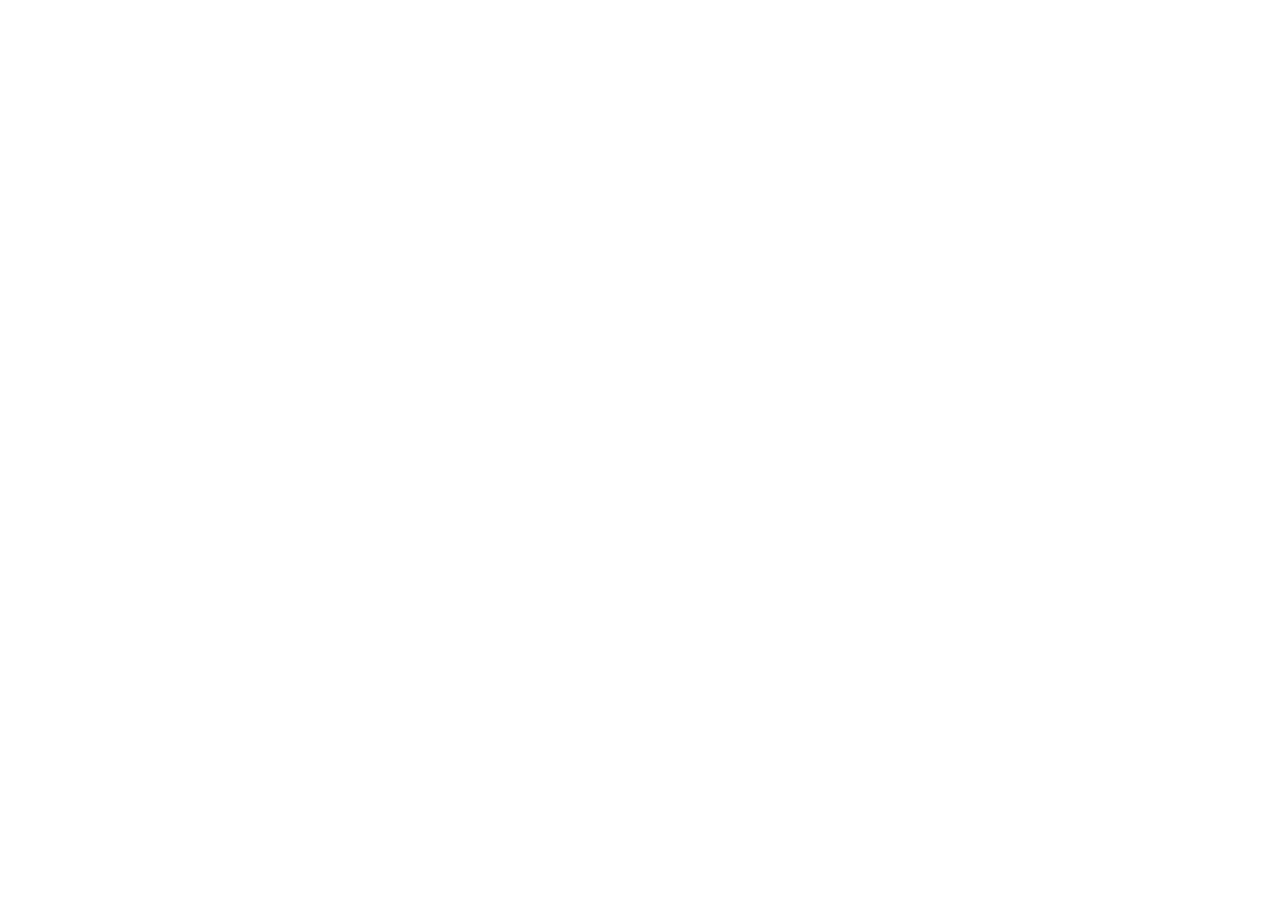
==== index.html @ 5f20035d "привіт" ====
<!DOCTYPE html>
<html>
<head>
<title>Flux Shop</title>

<style>
body {
    margin: 0;
    height: 100vh;
    font-family: Arial;
    overflow: hidden;
}

/* фон */
.bg {
    position: fixed;
    top: 0;
    left: 0;
    width: 100%;
    height: 100%;
    background: url("https://img.freepik.com/premium-vector/soft-dark-violet-gradient-background_768131-904.jpg?semt=ais_hybrid&w=740&q=80") no-repeat center center/cover;
    filter: brightness(35%);
    z-index: -1;
}

/* весь контент */
.container {
    height: 100vh;
    display: flex;
    flex-direction: column;
    justify-content: center; /* центр по вертикалі */
    align-items: center;     /* центр по горизонталі */
    color: white;
}

/* назва трохи вище */
.title {
    font-size: 60px;
    margin-bottom: 200px;
    transform: translateY(-40px);
}

/* лого */
.logo {
    width: 180px;
    height: auto;
}
</style>

</head>

<body>

<div class="bg"></div>

<div class="container">
    <div class="title">Flux Shop</div>
    
    <img class="logo" src="">
</div>

</body>
</html>
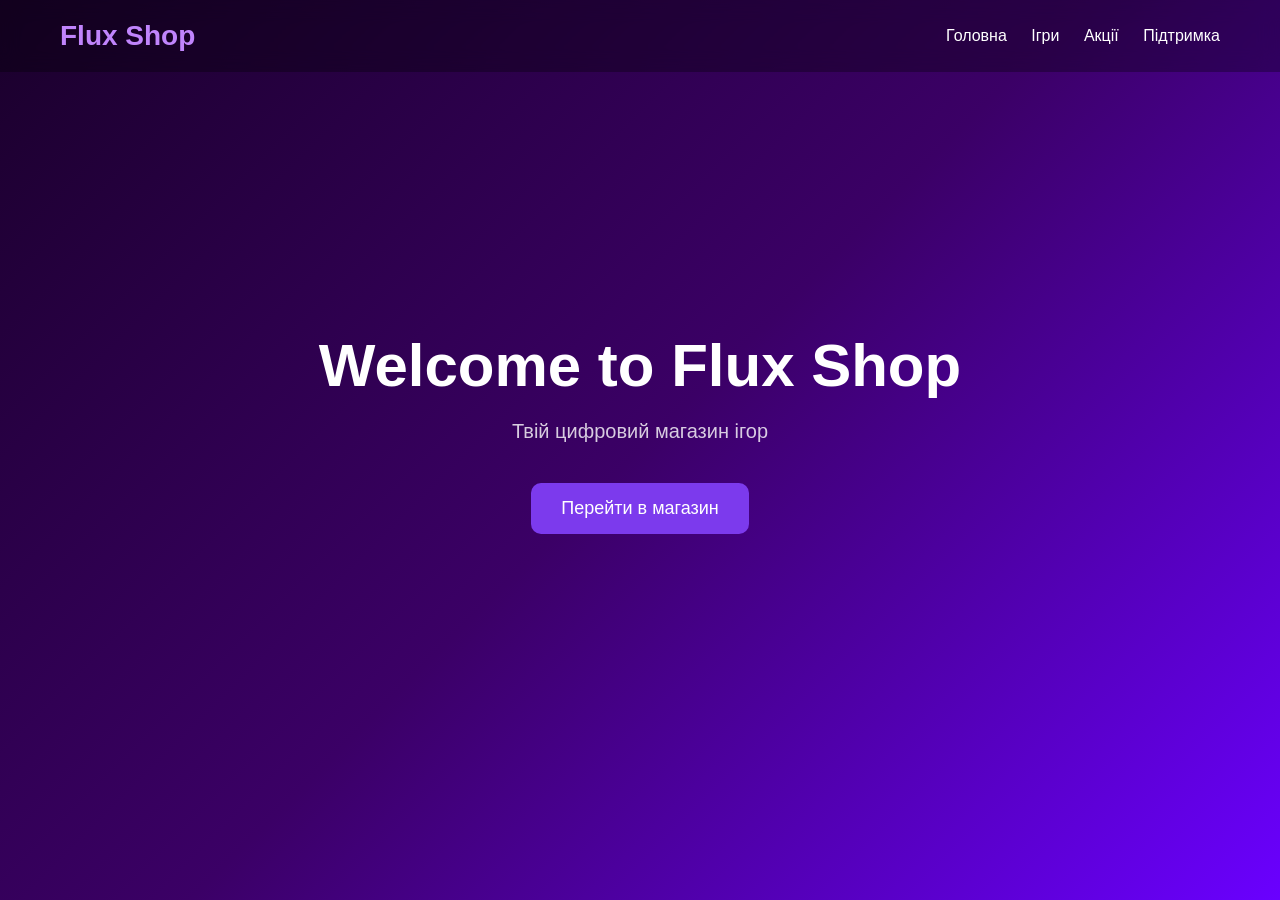
==== commit bbcbfc03: "v1" ====
--- a/index.html
+++ b/index.html
@@ -1,63 +1,36 @@
 <!DOCTYPE html>
-<html>
+<html lang="uk">
 <head>
+<meta charset="UTF-8">
 <title>Flux Shop</title>
 
-<style>
-body {
-    margin: 0;
-    height: 100vh;
-    font-family: Arial;
-    overflow: hidden;
-}
-
-/* фон */
-.bg {
-    position: fixed;
-    top: 0;
-    left: 0;
-    width: 100%;
-    height: 100%;
-    background: url("https://img.freepik.com/premium-vector/soft-dark-violet-gradient-background_768131-904.jpg?semt=ais_hybrid&w=740&q=80") no-repeat center center/cover;
-    filter: brightness(35%);
-    z-index: -1;
-}
-
-/* весь контент */
-.container {
-    height: 100vh;
-    display: flex;
-    flex-direction: column;
-    justify-content: center; /* центр по вертикалі */
-    align-items: center;     /* центр по горизонталі */
-    color: white;
-}
-
-/* назва трохи вище */
-.title {
-    font-size: 60px;
-    margin-bottom: 200px;
-    transform: translateY(-40px);
-}
-
-/* лого */
-.logo {
-    width: 180px;
-    height: auto;
-}
-</style>
-
+<link rel="stylesheet" href="style.css">
 </head>
 
 <body>
 
+<!-- Фон -->
 <div class="bg"></div>
 
-<div class="container">
-    <div class="title">Flux Shop</div>
-    
-    <img class="logo" src="">
-</div>
+<!-- Верхнє меню -->
+<header class="header">
+    <div class="logo">Flux Shop</div>
+
+    <nav class="nav">
+        <a href="#">Головна</a>
+        <a href="#">Ігри</a>
+        <a href="#">Акції</a>
+        <a href="#">Підтримка</a>
+    </nav>
+</header>
+
+<!-- Головний блок -->
+<section class="hero">
+    <h1>Welcome to Flux Shop</h1>
+    <p>Твій цифровий магазин ігор</p>
+
+    <button class="btn">Перейти в магазин</button>
+</section>
 
 </body>
 </html>
--- a/style.css
+++ b/style.css
@@ -0,0 +1,79 @@
+body {
+    margin: 0;
+    font-family: Arial, sans-serif;
+    color: white;
+    overflow-x: hidden;
+}
+
+/* ФІОЛЕТОВИЙ ФОН */
+.bg {
+    position: fixed;
+    inset: 0;
+    background: linear-gradient(135deg, #1a002b, #3b0066, #6a00ff);
+    z-index: -1;
+}
+
+/* HEADER */
+.header {
+    display: flex;
+    justify-content: space-between;
+    align-items: center;
+    padding: 20px 60px;
+    background: rgba(0, 0, 0, 0.3);
+    backdrop-filter: blur(10px);
+}
+
+.logo {
+    font-size: 28px;
+    font-weight: bold;
+    color: #c084fc;
+}
+
+.nav a {
+    color: white;
+    text-decoration: none;
+    margin-left: 20px;
+    transition: 0.3s;
+}
+
+.nav a:hover {
+    color: #c084fc;
+}
+
+/* HERO */
+.hero {
+    height: 80vh;
+    display: flex;
+    flex-direction: column;
+    justify-content: center;
+    align-items: center;
+    text-align: center;
+}
+
+.hero h1 {
+    font-size: 60px;
+    margin: 0;
+}
+
+.hero p {
+    font-size: 20px;
+    opacity: 0.8;
+}
+
+/* КНОПКА */
+.btn {
+    margin-top: 20px;
+    padding: 15px 30px;
+    font-size: 18px;
+    border: none;
+    border-radius: 10px;
+    background: #7c3aed;
+    color: white;
+    cursor: pointer;
+    transition: 0.3s;
+}
+
+.btn:hover {
+    background: #a855f7;
+    transform: scale(1.05);
+}
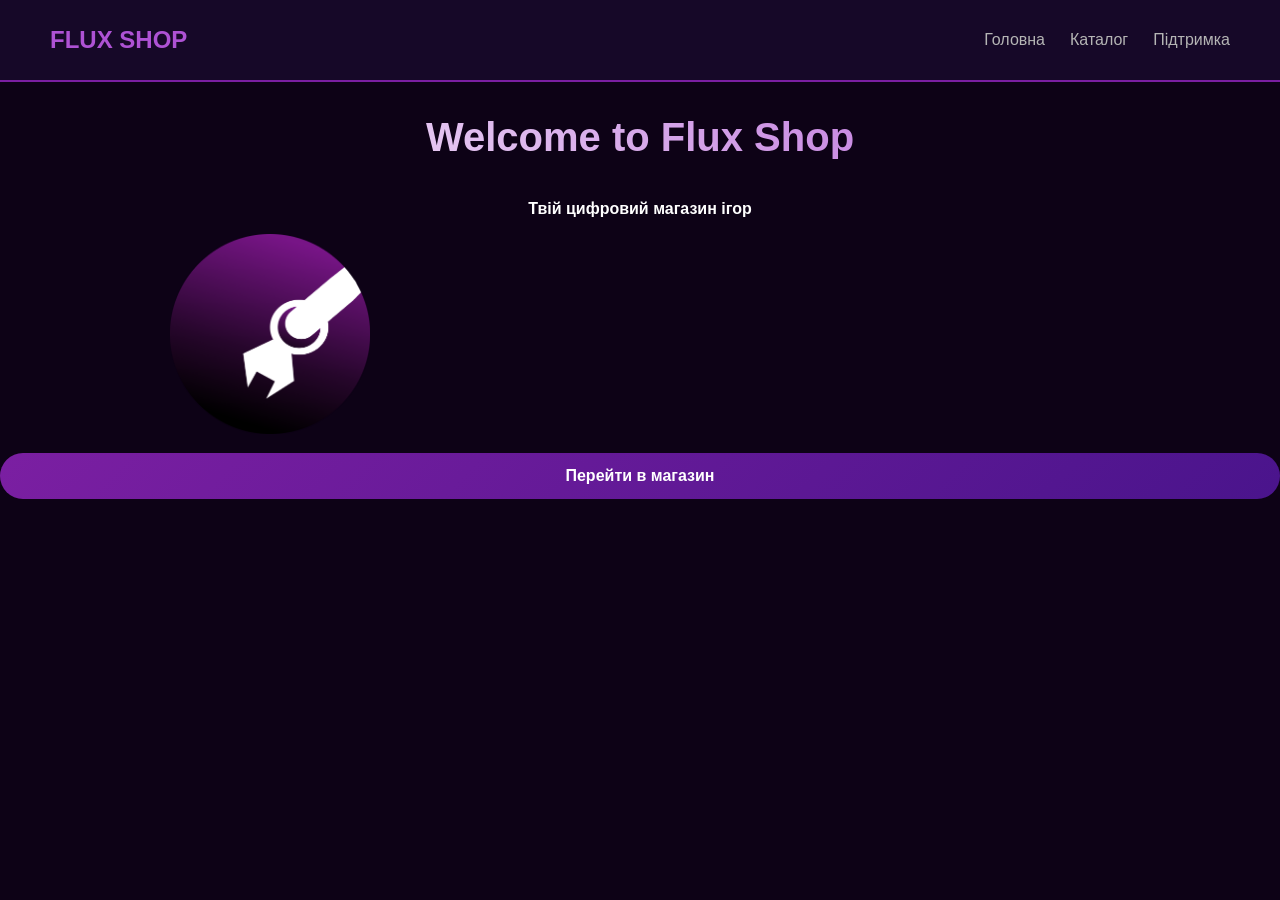
==== commit be29ea0d: "кнопки навігації" ====
--- a/index.html
+++ b/index.html
@@ -1,36 +1,46 @@
 <!DOCTYPE html>
 <html lang="uk">
+
 <head>
-<meta charset="UTF-8">
-<title>Flux Shop</title>
+    <meta charset="UTF-8">
+    <title>Flux Shop</title>
 
-<link rel="stylesheet" href="style.css">
+    <link rel="stylesheet" href="./suport.css">
+    <link rel="stylesheet" href="./index.css">
 </head>
 
 <body>
 
-<!-- Фон -->
-<div class="bg"></div>
+    <nav class="navbar">
 
-<!-- Верхнє меню -->
-<header class="header">
-    <div class="logo">Flux Shop</div>
+        <div class="logo-area ">
 
-    <nav class="nav">
-        <a href="#">Головна</a>
-        <a href="#">Ігри</a>
-        <a href="#">Акції</a>
-        <a href="#">Підтримка</a>
+            Flux Shop
+
+        </div>
+
+        <ul class="nav-links">
+
+            <li><a href="./index.html">Головна</a></li>
+
+            <li><a href="./catalog.html">Каталог</a></li>
+
+            <li><a href="./suport.html">Підтримка</a></li>
+
+        </ul>
+
     </nav>
-</header>
 
-<!-- Головний блок -->
-<section class="hero">
-    <h1>Welcome to Flux Shop</h1>
-    <p>Твій цифровий магазин ігор</p>
-
-    <button class="btn">Перейти в магазин</button>
-</section>
+    <!-- Головний блок -->
+    <section class="hero">
+        <div class="support-header">
+            <h1>Welcome to Flux Shop</h1>
+        </div>
+        <p>Твій цифровий магазин ігор</p>
+        <img src="logoHeDoStim.png">
+        <button class="btn" href="./">Перейти в магазин</button>
+    </section>
 
 </body>
+
 </html>
--- a/suport.css
+++ b/suport.css
@@ -0,0 +1,176 @@
+ :root {
+    --bg-color: #0d0216;
+    --main-purple: #7b1fa2;
+    --light-purple: #ae52d4;
+    --card-bg: #1a0b2e;
+    --text-gray: #b5b5b5;
+    --success-green: #2ecc71;
+}
+
+body {
+    margin: 0;
+    padding: 0;
+    font-family: 'Segoe UI', sans-serif;
+    background-color: var(--bg-color);
+    color: #ffffff;
+    overflow-x: hidden;
+}
+
+/* Навігація */
+.navbar {
+    display: flex;
+    justify-content: space-between;
+    align-items: center;
+    padding: 15px 50px;
+    background-color: rgba(26, 11, 46, 0.8);
+    backdrop-filter: blur(10px);
+    border-bottom: 2px solid var(--main-purple);
+    position: sticky;
+    top: 0;
+    z-index: 1000;
+}
+
+.logo-area {
+    font-size: 24px;
+    font-weight: bold;
+    color: var(--light-purple);
+    text-transform: uppercase;
+}
+
+.nav-links {
+    display: flex;
+    list-style: none;
+    gap: 25px;
+}
+
+.nav-links a {
+    text-decoration: none;
+    color: var(--text-gray);
+    transition: 0.3s;
+}
+
+.nav-links a:hover {
+    color: var(--light-purple);
+}
+
+/* Секція */
+.support-section {
+    padding: 60px 20px;
+    text-align: center;
+}
+
+.support-header h1 {
+    font-size: 40px;
+    background: linear-gradient(45deg, #ffffff, var(--light-purple));
+    -webkit-background-clip: text;
+    -webkit-text-fill-color: transparent;
+    margin-bottom: 40px;
+}
+
+/* Контейнер і Картки з анімацією появи */
+.support-container {
+    display: flex;
+    gap: 25px;
+    justify-content: center;
+    flex-wrap: wrap;
+    max-width: 1100px;
+    margin: 0 auto;
+}
+
+.card {
+    background: var(--card-bg);
+    border: 1px solid rgba(123, 31, 162, 0.3);
+    border-radius: 20px;
+    padding: 30px;
+    flex: 1;
+    min-width: 280px;
+    transition: 0.4s;
+    opacity: 0;
+    transform: translateY(30px);
+    animation: fadeInUp 0.8s forwards;
+}
+
+@keyframes fadeInUp {
+    to { opacity: 1; transform: translateY(0); }
+}
+
+.card:nth-child(1) { animation-delay: 0.1s; }
+.card:nth-child(2) { animation-delay: 0.3s; }
+.card:nth-child(3) { animation-delay: 0.5s; }
+
+.card:hover {
+    transform: translateY(-10px) !important;
+    border-color: var(--light-purple);
+}
+
+/* Кнопки */
+.btn {
+    display: block;
+    background: linear-gradient(135deg, var(--main-purple), #4a148c);
+    color: white;
+    padding: 14px;
+    text-decoration: none;
+    border-radius: 30px;
+    font-weight: bold;
+    border: none;
+    cursor: pointer;
+    margin-top: 15px;
+    width: 100%;
+    text-align: center;
+    font-size: 16px;
+    transition: 0.3s;
+}
+
+/* Анімація пульсації для кнопки Telegram */
+.pulse {
+    animation: pulse-animation 2s infinite;
+}
+
+@keyframes pulse-animation {
+    0% { box-shadow: 0 0 0 0 rgba(174, 82, 212, 0.7); }
+    70% { box-shadow: 0 0 0 15px rgba(174, 82, 212, 0); }
+    100% { box-shadow: 0 0 0 0 rgba(174, 82, 212, 0); }
+}
+
+/* Зелений текст */
+.success-message {
+    display: none;
+    color: var(--success-green);
+    font-weight: bold;
+    font-size: 18px;
+    margin-top: 20px;
+    line-height: 1.6;
+    animation: fadeIn 0.5s ease-in;
+}
+
+@keyframes fadeIn {
+    from { opacity: 0; }
+    to { opacity: 1; }
+}
+
+.support-form {
+    display: flex;
+    flex-direction: column;
+    gap: 12px;
+}
+
+.support-form input, .support-form textarea {
+    background: rgba(255, 255, 255, 0.05);
+    border: 1px solid #3d2b52;
+    color: white;
+    padding: 12px;
+    border-radius: 10px;
+    outline: none;
+}
+h1{
+    text-align: center;
+}
+p{
+    text-align: center;
+    font-weight: bold;
+}
+img{
+    width: 200px;
+    height: 200px;
+    margin-left: 170px;
+}
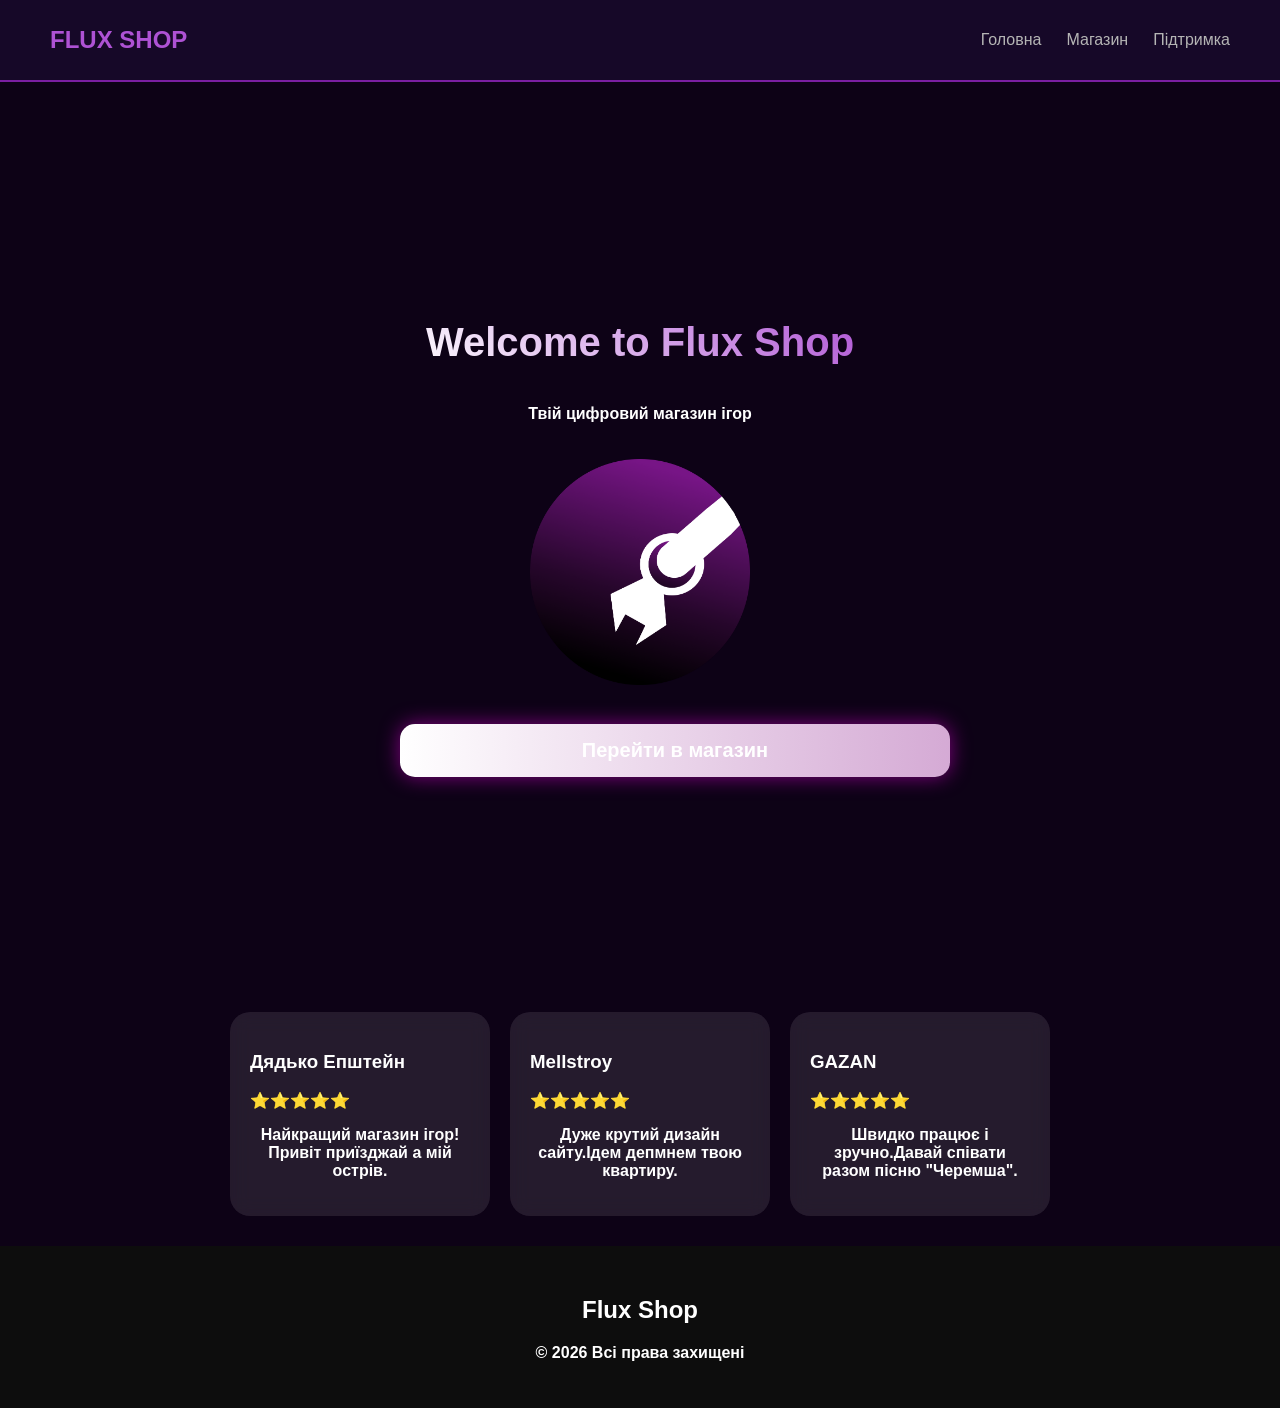
==== commit ed4ab19c: "v3" ====
--- a/index.html
+++ b/index.html
@@ -23,7 +23,7 @@
 
             <li><a href="./index.html">Головна</a></li>
 
-            <li><a href="./catalog.html">Каталог</a></li>
+            <li><a href="./catalog.html">Магазин</a></li>
 
             <li><a href="./suport.html">Підтримка</a></li>
 
@@ -33,13 +33,58 @@
 
     <!-- Головний блок -->
     <section class="hero">
-        <div class="support-header">
-            <h1>Welcome to Flux Shop</h1>
+
+        <video autoplay muted loop playsinline class="bg-video">
+            <source src="./214402.mp4" type="video/mp4">
+        </video>
+
+        <div class="content">
+            <div class="support-header">
+                <h1>Welcome to Flux Shop</h1>
+            </div>
+
+            <p>Твій цифровий магазин ігор</p>
+
+            <img src="./logoHeDoStim.png" class="logo">
+
+            
+            <a class="btn" href="./catalog.html">Перейти в магазин</a>
+            
         </div>
-        <p>Твій цифровий магазин ігор</p>
-        <img src="logoHeDoStim.png">
-        <button class="btn" href="./">Перейти в магазин</button>
+        
     </section>
+    
+            <!-- ВІДГУКИ -->
+            <div class="reviews">
+    
+                <div class="review-card">
+                    <h3>Дядько Епштейн</h3>
+                    <img=>
+                    ⭐⭐⭐⭐⭐
+                    <p>Найкращий магазин ігор!Привіт приїзджай а мій острів.</p>
+                </div>
+    
+                <div class="review-card">
+                   <h3> Mellstroy</h3>
+                   <img=>
+                    ⭐⭐⭐⭐⭐
+                    <p>Дуже крутий дизайн сайту.Ідем депмнем твою квартиру.</p>
+                </div>
+    
+                <div class="review-card">
+                    <h3>GAZAN</h3>
+                    <img=>
+                    ⭐⭐⭐⭐⭐
+                    <p>Швидко працює і зручно.Давай співати разом пісню "Черемша".</p>
+                </div>
+    
+            </div>
+
+    <!-- FOOTER -->
+    <footer class="footer">
+        <h2>Flux Shop</h2>
+        <p>© 2026 Всі права захищені</p>
+    </footer>
 
 </body>
 
--- a/suport.css
+++ b/suport.css
@@ -169,8 +169,8 @@
     text-align: center;
     font-weight: bold;
 }
-img{
+/* img{
     width: 200px;
     height: 200px;
-    margin-left: 170px;
-}+    margin-left: 110px;
+} */
--- a/index.css
+++ b/index.css
@@ -0,0 +1,128 @@
+
+.hero{
+    position: relative;
+    height: 100vh;
+    overflow: hidden;
+
+    display: flex;
+    justify-content: center;
+    align-items: center;
+}
+
+.bg-video{
+    position: absolute;
+    top: 0;
+    left: 0;
+
+    width: 100%;
+    height: 100%;
+
+    object-fit: cover;
+    z-index: -1;
+}
+
+.content{
+    text-align: center;
+    color: white;
+}
+
+.logo{
+    width: 170px;
+    margin: 20px 0;
+}
+.hero{
+    position: relative;
+    height: 100vh;
+    overflow: hidden;
+
+    display: flex;
+    justify-content: center;
+    align-items: center;
+}
+
+.bg-video{
+    position: absolute;
+    top: 0;
+    left: 0;
+
+    width: 100%;
+    height: 100%;
+
+    object-fit: cover;
+    z-index: -1;
+}
+
+.content{
+    text-align: center;
+    color: white;
+    z-index: 2;
+}
+
+.logo{
+    width: 220px;
+    margin: 20px 0;
+}
+
+/* КНОПКА */
+.btn{
+    display: inline-block;
+    padding: 15px 35px;
+    border-radius: 15px;
+
+    text-decoration: none;
+    color: white;
+    font-size: 20px;
+    font-weight: bold;
+
+    background: linear-gradient(90deg, white, purple);
+    background-size: 300%;
+
+    animation: glowBtn 4s infinite;
+
+    box-shadow: 0 0 20px purple;
+    transition: 0.3s;
+}
+
+.btn:hover{
+    transform: scale(1.1);
+}
+
+@keyframes glowBtn{
+    0%{
+        background-position: 0%;
+    }
+
+    100%{
+        background-position: 300%;
+    }
+}
+
+/* ВІДГУКИ */
+.reviews{
+    display: flex;
+    gap: 20px;
+    justify-content: center;
+    margin: 30px 0;
+    flex-wrap: wrap;
+}
+
+.review-card{
+    background: rgba(255,255,255,0.1);
+    padding: 20px;
+    border-radius: 20px;
+    backdrop-filter: blur(10px);
+    width: 220px;
+}
+
+/* FOOTER */
+.footer{
+    background: #0d0d0d;
+    color: white;
+    text-align: center;
+    padding: 30px;
+}
+.logo {
+    font-size: 28px;
+    font-weight: bold;
+    color: #c084fc;
+}
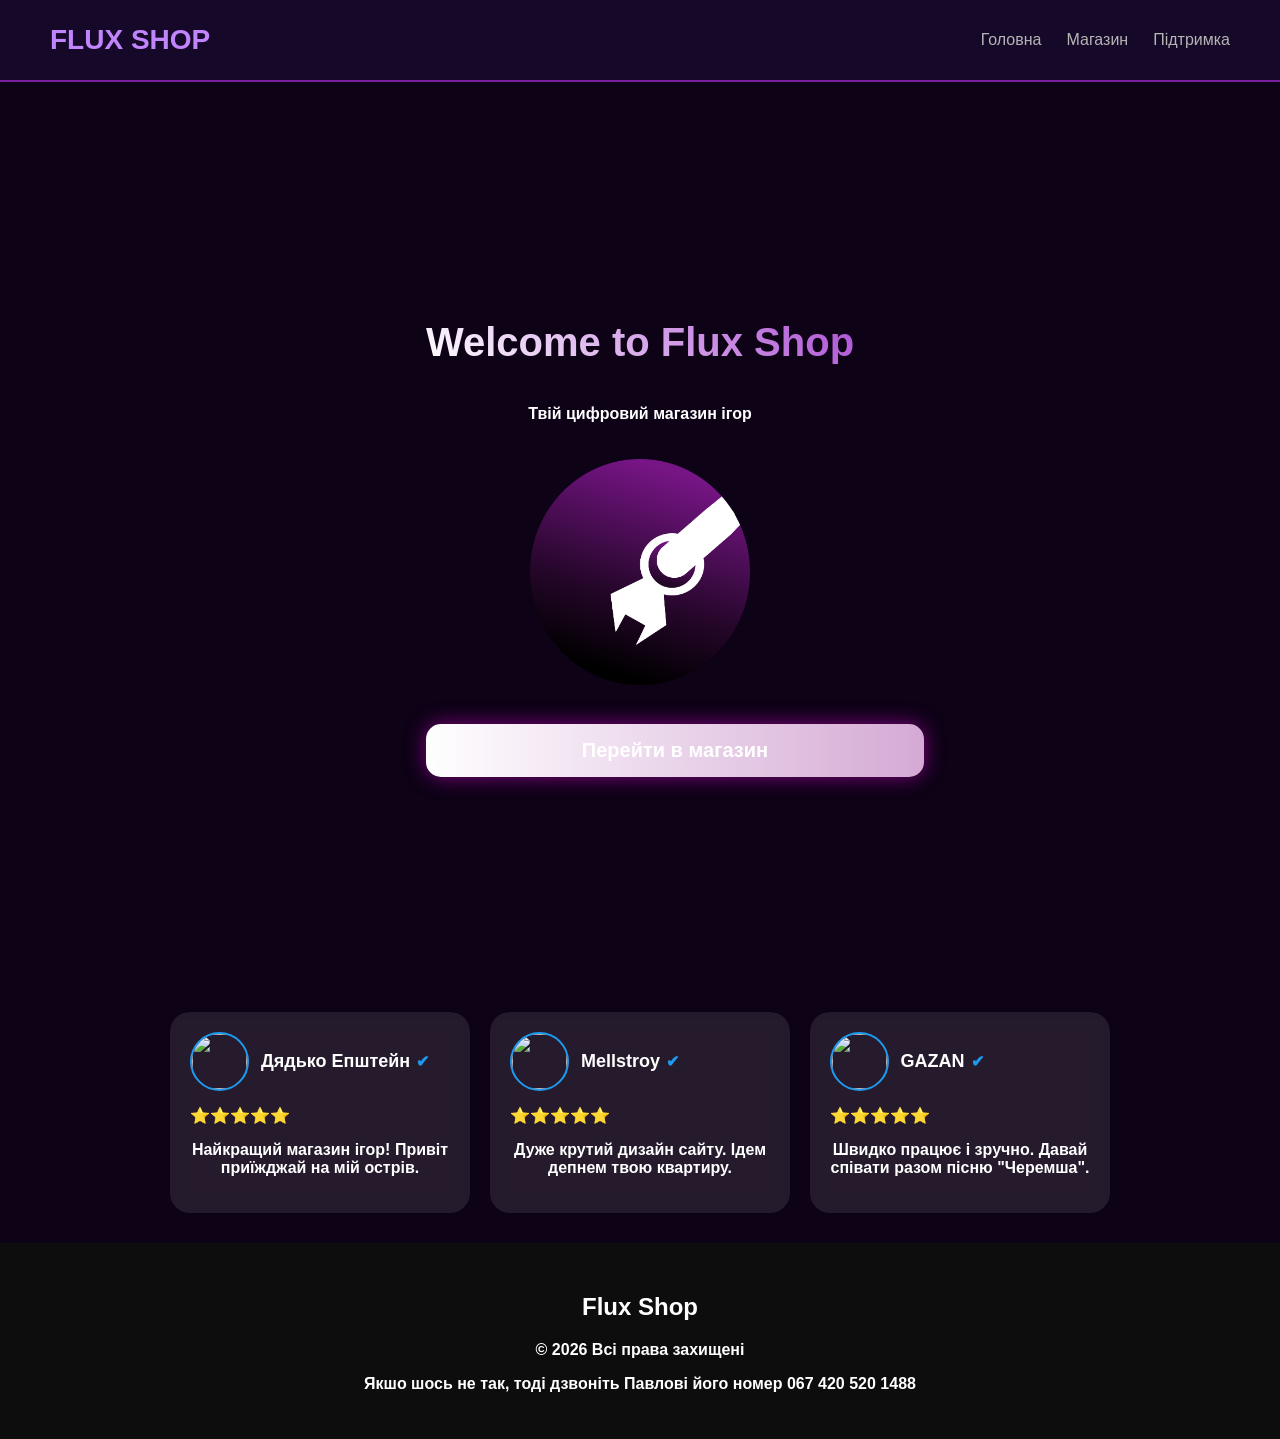
==== commit 2712f0ab: "V4" ====
--- a/index.html
+++ b/index.html
@@ -13,25 +13,19 @@
 
     <nav class="navbar">
 
-        <div class="logo-area ">
-
+        <div class="logo-area">
             Flux Shop
-
         </div>
 
         <ul class="nav-links">
-
             <li><a href="./index.html">Головна</a></li>
-
             <li><a href="./catalog.html">Магазин</a></li>
-
             <li><a href="./suport.html">Підтримка</a></li>
-
         </ul>
 
     </nav>
 
-    <!-- Головний блок -->
+    <!-- HERO -->
     <section class="hero">
 
         <video autoplay muted loop playsinline class="bg-video">
@@ -39,6 +33,7 @@
         </video>
 
         <div class="content">
+
             <div class="support-header">
                 <h1>Welcome to Flux Shop</h1>
             </div>
@@ -47,43 +42,95 @@
 
             <img src="./logoHeDoStim.png" class="logo">
 
-            
-            <a class="btn" href="./catalog.html">Перейти в магазин</a>
-            
+            <br>
+
+            <a class="btn" href="./catalog.html">
+                Перейти в магазин
+            </a>
+
         </div>
-        
+
     </section>
-    
-            <!-- ВІДГУКИ -->
-            <div class="reviews">
-    
-                <div class="review-card">
-                    <h3>Дядько Епштейн</h3>
-                    <img=>
-                    ⭐⭐⭐⭐⭐
-                    <p>Найкращий магазин ігор!Привіт приїзджай а мій острів.</p>
+
+    <!-- ВІДГУКИ -->
+    <div class="reviews">
+
+        <div class="review-card">
+
+            <div class="review-top">
+
+                <img src="https://static.ukrinform.com/photos/2025_07/thumb_files/630_360_1751895545-898.jpg" class="avatar">
+
+                <div class="name-box">
+                    <h3>
+                        Дядько Епштейн
+                        <span class="verified">✔</span>
+                    </h3>
                 </div>
-    
-                <div class="review-card">
-                   <h3> Mellstroy</h3>
-                   <img=>
-                    ⭐⭐⭐⭐⭐
-                    <p>Дуже крутий дизайн сайту.Ідем депмнем твою квартиру.</p>
+
+            </div>
+
+            ⭐⭐⭐⭐⭐
+
+            <p>
+                Найкращий магазин ігор! Привіт приїжджай на мій острів.
+            </p>
+
+        </div>
+
+        <div class="review-card">
+
+            <div class="review-top">
+
+                <img src="https://reform.news/wp-content/uploads/2025/11/photo_2024-02-29_20-00-03-947x800.jpg" class="avatar">
+
+                <div class="name-box">
+                    <h3>
+                        Mellstroy
+                        <span class="verified">✔</span>
+                    </h3>
                 </div>
-    
-                <div class="review-card">
-                    <h3>GAZAN</h3>
-                    <img=>
-                    ⭐⭐⭐⭐⭐
-                    <p>Швидко працює і зручно.Давай співати разом пісню "Черемша".</p>
+
+            </div>
+
+            ⭐⭐⭐⭐⭐
+
+            <p>
+                Дуже крутий дизайн сайту. Ідем депнем твою квартиру.
+            </p>
+
+        </div>
+
+        <div class="review-card">
+
+            <div class="review-top">
+
+                <img src="https://i.scdn.co/image/ab6761610000e5ebb9d31ddbbb26b793aa5c7e11" class="avatar">
+
+                <div class="name-box">
+                    <h3>
+                        GAZAN
+                        <span class="verified">✔</span>
+                    </h3>
                 </div>
-    
+
             </div>
+
+            ⭐⭐⭐⭐⭐
+
+            <p>
+                Швидко працює і зручно. Давай співати разом пісню "Черемша".
+            </p>
+
+        </div>
+
+    </div>
 
     <!-- FOOTER -->
     <footer class="footer">
         <h2>Flux Shop</h2>
         <p>© 2026 Всі права захищені</p>
+        <p>Якшо шось не так, тоді дзвоніть Павлові його номер 067 420 520 1488</p>
     </footer>
 
 </body>
--- a/suport.css
+++ b/suport.css
@@ -18,16 +18,16 @@
 
 /* Навігація */
 .navbar {
-    display: flex;
-    justify-content: space-between;
-    align-items: center;
-    padding: 15px 50px;
+    display: flex !important;
+    justify-content: space-between !important;
+    align-items: center !important;
+    padding: 15px 50px !important;
     background-color: rgba(26, 11, 46, 0.8);
-    backdrop-filter: blur(10px);
-    border-bottom: 2px solid var(--main-purple);
-    position: sticky;
+    backdrop-filter: blur(10px) !important;
+    border-bottom: 2px solid var(--main-purple) !important;
+    position: sticky !important;
     top: 0;
-    z-index: 1000;
+    z-index: 1000 !important;
 }
 
 .logo-area {
--- a/index.css
+++ b/index.css
@@ -1,35 +1,3 @@
-
-.hero{
-    position: relative;
-    height: 100vh;
-    overflow: hidden;
-
-    display: flex;
-    justify-content: center;
-    align-items: center;
-}
-
-.bg-video{
-    position: absolute;
-    top: 0;
-    left: 0;
-
-    width: 100%;
-    height: 100%;
-
-    object-fit: cover;
-    z-index: -1;
-}
-
-.content{
-    text-align: center;
-    color: white;
-}
-
-.logo{
-    width: 170px;
-    margin: 20px 0;
-}
 .hero{
     position: relative;
     height: 100vh;
@@ -111,7 +79,37 @@
     padding: 20px;
     border-radius: 20px;
     backdrop-filter: blur(10px);
-    width: 220px;
+    width: 260px;
+    color: white;
+}
+
+.review-top{
+    display: flex;
+    align-items: center;
+    gap: 12px;
+    margin-bottom: 15px;
+}
+
+.avatar{
+    width: 55px;
+    height: 55px;
+    border-radius: 50%;
+    object-fit: cover;
+    border: 2px solid #1d9bf0;
+}
+
+.name-box h3{
+    margin: 0;
+    font-size: 18px;
+
+    display: flex;
+    align-items: center;
+    gap: 6px;
+}
+
+.verified{
+    color: #1d9bf0;
+    font-size: 16px;
 }
 
 /* FOOTER */
@@ -121,7 +119,8 @@
     text-align: center;
     padding: 30px;
 }
-.logo {
+
+.logo-area{
     font-size: 28px;
     font-weight: bold;
     color: #c084fc;
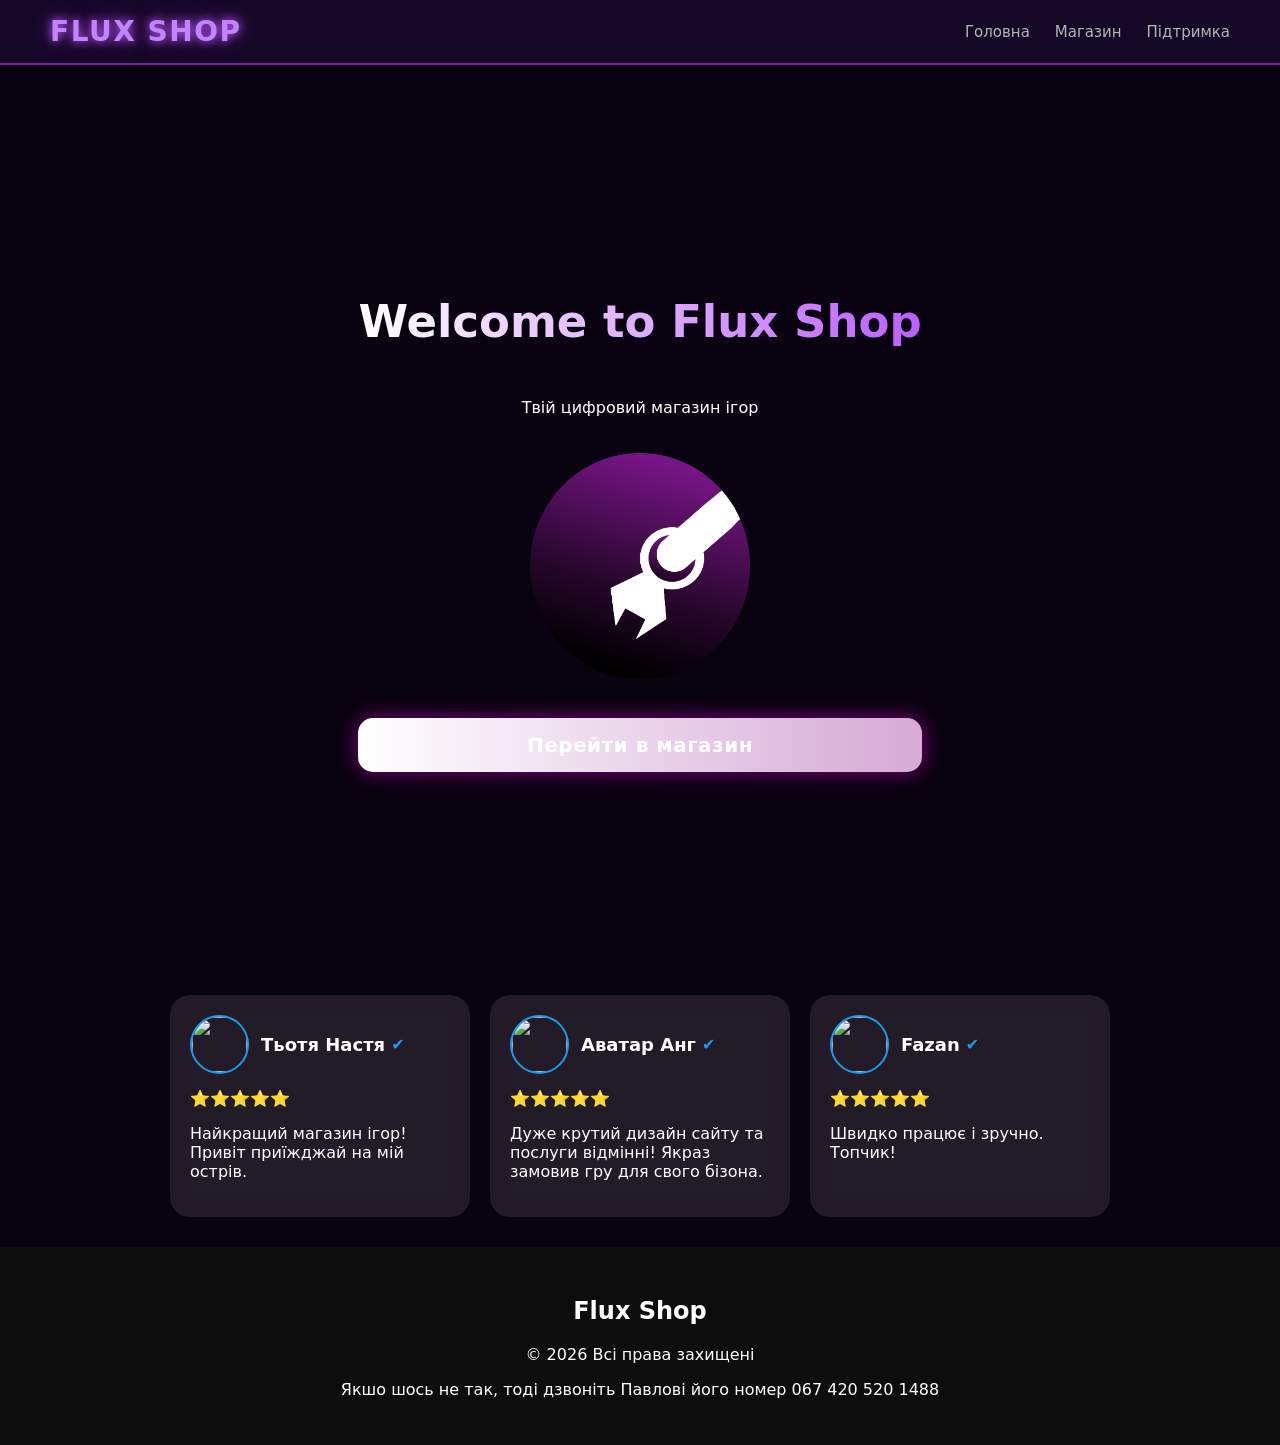
==== commit f6393e07: "Update index.html" ====
--- a/index.html
+++ b/index.html
@@ -59,11 +59,11 @@
 
             <div class="review-top">
 
-                <img src="https://static.ukrinform.com/photos/2025_07/thumb_files/630_360_1751895545-898.jpg" class="avatar">
+                <img src="https://static.vecteezy.com/system/resources/thumbnails/059/641/817/small_2x/cute-cartoon-avatar-of-a-young-woman-with-dark-hair-and-cheerful-expression-for-personal-branding-png.png" class="avatar">
 
                 <div class="name-box">
                     <h3>
-                        Дядько Епштейн
+                        Тьотя Настя
                         <span class="verified">✔</span>
                     </h3>
                 </div>
@@ -82,11 +82,11 @@
 
             <div class="review-top">
 
-                <img src="https://reform.news/wp-content/uploads/2025/11/photo_2024-02-29_20-00-03-947x800.jpg" class="avatar">
+                <img src="https://upload.wikimedia.org/wikipedia/en/8/86/Avatar_Aang.png" class="avatar">
 
                 <div class="name-box">
                     <h3>
-                        Mellstroy
+                        Аватар Анг
                         <span class="verified">✔</span>
                     </h3>
                 </div>
@@ -96,7 +96,7 @@
             ⭐⭐⭐⭐⭐
 
             <p>
-                Дуже крутий дизайн сайту. Ідем депнем твою квартиру.
+                Дуже крутий дизайн сайту та послуги відмінні! Якраз замовив гру для свого бізона.
             </p>
 
         </div>
@@ -105,11 +105,11 @@
 
             <div class="review-top">
 
-                <img src="https://i.scdn.co/image/ab6761610000e5ebb9d31ddbbb26b793aa5c7e11" class="avatar">
+                <img src="https://static.vecteezy.com/system/resources/previews/056/369/000/non_2x/handsome-man-in-a-white-linen-shirt-outdoor-portrait-photo.jpeg" class="avatar">
 
                 <div class="name-box">
                     <h3>
-                        GAZAN
+                        Fazan
                         <span class="verified">✔</span>
                     </h3>
                 </div>
@@ -119,7 +119,7 @@
             ⭐⭐⭐⭐⭐
 
             <p>
-                Швидко працює і зручно. Давай співати разом пісню "Черемша".
+                Швидко працює і зручно. Топчик!
             </p>
 
         </div>
@@ -135,4 +135,4 @@
 
 </body>
 
-</html>+</html>
--- a/suport.css
+++ b/suport.css
@@ -1,22 +1,45 @@
  :root {
-    --bg-color: #0d0216;
+    --bg-color: #090210;
     --main-purple: #7b1fa2;
-    --light-purple: #ae52d4;
-    --card-bg: #1a0b2e;
+    --light-purple: #bd5eff;
+    --card-bg: rgba(22, 10, 41, 0.75);
     --text-gray: #b5b5b5;
-    --success-green: #2ecc71;
-}
-
+    --success-green: #00ff66;
+    --neon-shadow: 0 0 20px rgba(189, 94, 255, 0.4);
+}
+
+/* Налаштування фону та атмосфери кіберпанку */
 body {
     margin: 0;
     padding: 0;
-    font-family: 'Segoe UI', sans-serif;
+    font-family: 'Segoe UI', system-ui, sans-serif;
     background-color: var(--bg-color);
     color: #ffffff;
     overflow-x: hidden;
-}
-
-/* Навігація */
+    position: relative;
+    min-height: 100vh;
+}
+
+/* Великі фонові неонові плями як на картинці */
+.bg-glow-1, .bg-glow-2 {
+    position: absolute;
+    width: 400px;
+    height: 400px;
+    background: radial-gradient(circle, rgba(123, 31, 162, 0.4) 0%, rgba(0,0,0,0) 70%);
+    border-radius: 50%;
+    z-index: -1;
+    filter: blur(50px);
+    pointer-events: none;
+}
+.bg-glow-1 { top: -10px; left: -10px; animation: floatGlow 8s ease-in-out infinite alternate; }
+.bg-glow-2 { bottom: 10%; right: -5%; animation: floatGlow 10s ease-in-out infinite alternate-reverse; }
+
+@keyframes floatGlow {
+    0% { transform: translate(0, 0) scale(1); }
+    100% { transform: translate(30px, 40px) scale(1.2); }
+}
+
+/* Навігація з ефектом скла */
 .navbar {
     display: flex !important;
     justify-content: space-between !important;
@@ -32,145 +55,275 @@
 
 .logo-area {
     font-size: 24px;
-    font-weight: bold;
-    color: var(--light-purple);
+    font-weight: 900;
+    color: #ffffff;
     text-transform: uppercase;
+    letter-spacing: 1.5px;
+    text-shadow: 0 0 10px var(--light-purple), 0 0 20px var(--main-purple);
 }
 
 .nav-links {
     display: flex;
     list-style: none;
     gap: 25px;
+    margin: 0;
+    padding: 0;
 }
 
 .nav-links a {
     text-decoration: none;
     color: var(--text-gray);
-    transition: 0.3s;
-}
-
-.nav-links a:hover {
-    color: var(--light-purple);
-}
-
-/* Секція */
+    font-weight: 500;
+    font-size: 15px;
+    transition: all 0.3s ease;
+}
+
+.nav-links a:hover, .nav-links a.active {
+    color: #ffffff;
+    text-shadow: 0 0 10px var(--light-purple);
+}
+
+/* Секція та Заголовок, що переливається */
 .support-section {
-    padding: 60px 20px;
+    padding: 80px 20px;
+    position: relative;
+    z-index: 2;
+}
+
+.support-header h1 {
+    font-size: 45px;
+    font-weight: 800;
+    margin-bottom: 50px;
     text-align: center;
-}
-
-.support-header h1 {
-    font-size: 40px;
-    background: linear-gradient(45deg, #ffffff, var(--light-purple));
+    background: linear-gradient(90deg, #ffffff, var(--light-purple), #ff82ff, #ffffff);
+    background-size: 300% auto;
     -webkit-background-clip: text;
     -webkit-text-fill-color: transparent;
-    margin-bottom: 40px;
-}
-
-/* Контейнер і Картки з анімацією появи */
+    animation: textShine 5s ease infinite;
+}
+
+@keyframes textShine {
+    0% { background-position: 0% 50%; }
+    50% { background-position: 100% 50%; }
+    100% { background-position: 0% 50%; }
+}
+
+/* Контейнер */
 .support-container {
     display: flex;
-    gap: 25px;
+    gap: 30px;
     justify-content: center;
     flex-wrap: wrap;
-    max-width: 1100px;
+    max-width: 1150px;
     margin: 0 auto;
 }
 
+/* Яскраві НЕОНОВІ КАРТКИ */
 .card {
     background: var(--card-bg);
-    border: 1px solid rgba(123, 31, 162, 0.3);
-    border-radius: 20px;
-    padding: 30px;
+    border: 1px solid rgba(189, 94, 255, 0.25);
+    border-radius: 24px;
+    padding: 35px 30px;
     flex: 1;
-    min-width: 280px;
-    transition: 0.4s;
+    min-width: 300px;
+    position: relative;
+    box-shadow: 0 10px 40px rgba(0, 0, 0, 0.6), inset 0 0 15px rgba(189, 94, 255, 0.05);
+    backdrop-filter: blur(10px);
+    
+    /* Анімація появи */
     opacity: 0;
-    transform: translateY(30px);
-    animation: fadeInUp 0.8s forwards;
-}
-
-@keyframes fadeInUp {
+    transform: translateY(40px);
+    animation: cardEntrance 0.8s cubic-bezier(0.2, 0.8, 0.2, 1) forwards;
+    transition: transform 0.4s cubic-bezier(0.175, 0.885, 0.32, 1.275), border-color 0.4s, box-shadow 0.4s;
+}
+
+@keyframes cardEntrance {
     to { opacity: 1; transform: translateY(0); }
 }
 
 .card:nth-child(1) { animation-delay: 0.1s; }
-.card:nth-child(2) { animation-delay: 0.3s; }
-.card:nth-child(3) { animation-delay: 0.5s; }
-
+.card:nth-child(2) { animation-delay: 0.25s; }
+.card:nth-child(3) { animation-delay: 0.4s; }
+
+/* Посилений Ефект наведення (Максимально помітний) */
 .card:hover {
-    transform: translateY(-10px) !important;
+    transform: translateY(-12px);
     border-color: var(--light-purple);
-}
-
-/* Кнопки */
+    box-shadow: 0 20px 50px rgba(189, 94, 255, 0.35), 0 0 20px rgba(189, 94, 255, 0.2), inset 0 0 20px rgba(189, 94, 255, 0.1);
+}
+
+.card h3 {
+    margin-top: 0;
+    font-size: 24px;
+    font-weight: 700;
+    letter-spacing: 0.5px;
+    color: #ffffff;
+}
+
+.card p {
+    color: var(--text-gray);
+    font-size: 15px;
+    line-height: 1.6;
+    margin-bottom: 25px;
+}
+
+/* КНОПКИ ТА ЇХ АНІМАЦІЇ */
 .btn {
     display: block;
-    background: linear-gradient(135deg, var(--main-purple), #4a148c);
-    color: white;
-    padding: 14px;
+    background: linear-gradient(135deg, #7b1fa2, #b5179e);
+    color: #ffffff;
+    padding: 15px;
     text-decoration: none;
-    border-radius: 30px;
-    font-weight: bold;
+    border-radius: 50px;
+    font-weight: 700;
+    font-size: 15px;
+    letter-spacing: 0.5px;
     border: none;
     cursor: pointer;
     margin-top: 15px;
     width: 100%;
-    text-align: center;
-    font-size: 16px;
-    transition: 0.3s;
-}
-
-/* Анімація пульсації для кнопки Telegram */
+    box-sizing: border-box;
+    transition: all 0.3s cubic-bezier(0.25, 0.8, 0.25, 1);
+}
+
+.btn:hover {
+    transform: scale(1.03);
+    box-shadow: 0 0 25px rgba(181, 23, 158, 0.8);
+}
+
+.btn:active { transform: scale(0.97); }
+
+.btn-outline {
+    background: transparent;
+    border: 2px solid var(--main-purple);
+}
+.btn-outline:hover {
+    background: rgba(123, 31, 162, 0.3);
+    border-color: var(--light-purple);
+    box-shadow: 0 0 20px rgba(123, 31, 162, 0.5);
+}
+
+/* Пульсуюче Telegram Сяйво */
 .pulse {
-    animation: pulse-animation 2s infinite;
-}
-
-@keyframes pulse-animation {
-    0% { box-shadow: 0 0 0 0 rgba(174, 82, 212, 0.7); }
-    70% { box-shadow: 0 0 0 15px rgba(174, 82, 212, 0); }
-    100% { box-shadow: 0 0 0 0 rgba(174, 82, 212, 0); }
-}
-
-/* Зелений текст */
-.success-message {
-    display: none;
-    color: var(--success-green);
-    font-weight: bold;
-    font-size: 18px;
-    margin-top: 20px;
-    line-height: 1.6;
-    animation: fadeIn 0.5s ease-in;
-}
-
-@keyframes fadeIn {
-    from { opacity: 0; }
-    to { opacity: 1; }
-}
-
+    position: relative;
+    animation: neonPulse 2s infinite;
+}
+
+@keyframes neonPulse {
+    0% { box-shadow: 0 0 0 0 rgba(189, 94, 255, 0.7); }
+    70% { box-shadow: 0 0 0 15px rgba(189, 94, 255, 0); }
+    100% { box-shadow: 0 0 0 0 rgba(189, 94, 255, 0); }
+}
+
+/* Форма та Інпути, що підсвічуються */
 .support-form {
     display: flex;
     flex-direction: column;
-    gap: 12px;
+    gap: 15px;
+    transition: opacity 0.3s ease;
 }
 
 .support-form input, .support-form textarea {
-    background: rgba(255, 255, 255, 0.05);
-    border: 1px solid #3d2b52;
-    color: white;
-    padding: 12px;
-    border-radius: 10px;
+    background: rgba(10, 3, 20, 0.6);
+    border: 1px solid rgba(123, 31, 162, 0.4);
+    color: #ffffff;
+    padding: 15px;
+    border-radius: 14px;
     outline: none;
-}
-h1{
-    text-align: center;
-}
-p{
-    text-align: center;
-    font-weight: bold;
+    font-family: inherit;
+    font-size: 14px;
+    transition: all 0.3s ease;
+}
+
+/* Ефект фокусу на полях */
+.support-form input:focus, .support-form textarea:focus {
+    border-color: var(--light-purple);
+    background: rgba(20, 5, 41, 0.8);
+    box-shadow: 0 0 15px rgba(189, 94, 255, 0.4), inset 0 0 10px rgba(189, 94, 255, 0.1);
+}
+
+/* Яскравий Кіберпанк блок успіху */
+.success-message {
+    display: none;
+    color: #ffffff;
+    background: rgba(0, 255, 102, 0.1);
+    border: 2px solid var(--success-green);
+    box-shadow: 0 0 30px rgba(0, 255, 102, 0.3), inset 0 0 15px rgba(0, 255, 102, 0.1);
+    padding: 25px;
+    border-radius: 18px;
+    font-weight: 600;
+    font-size: 16px;
+    line-height: 1.6;
+    animation: neonPop 0.5s cubic-bezier(0.175, 0.885, 0.32, 1.275) forwards;
+}
+@keyframes neonPop {
+    from { opacity: 0; transform: scale(0.85); }
+    to { opacity: 1; transform: scale(1); }
+}
+
+/* Сяючий FAQ з випаданням */
+details {
+    background: rgba(13, 4, 26, 0.5);
+    border: 1px solid rgba(123, 31, 162, 0.3);
+    border-radius: 14px;
+    margin-bottom: 15px;
+    text-align: left;
+    overflow: hidden;
+    transition: all 0.3s ease;
+}
+
+details[open] {
+    border-color: var(--light-purple);
+    box-shadow: 0 0 15px rgba(189, 94, 255, 0.2);
+    background: rgba(22, 10, 41, 0.8);
+}
+
+summary {
+    padding: 18px;
+    font-weight: 600;
+    cursor: pointer;
+    list-style: none;
+    display: flex;
+    justify-content: space-between;
+    align-items: center;
+    user-select: none;
+    transition: color 0.2s;
+}
+
+summary::-webkit-details-marker { display: none; }
+
+summary::after {
+    content: '➔';
+    font-size: 13px;
+    color: var(--light-purple);
+    transition: transform 0.3s cubic-bezier(0.4, 0, 0.2, 1);
+    text-shadow: 0 0 5px var(--light-purple);
+}
+
+details[open] summary::after {
+    transform: rotate(90deg) scale(1.2);
+}
+
+summary:hover {
+    color: var(--light-purple);
+}
+
+.faq-answer {
+    padding: 0 18px 18px 18px;
+    margin: 0;
+    font-size: 14px;
+    color: #d1d1d1;
+    line-height: 1.6;
+    animation: dropDownText 0.4s cubic-bezier(0.16, 1, 0.3, 1);
+}
+
+@keyframes dropDownText {
+    from { opacity: 0; transform: translateY(-10px); }
+    to { opacity: 1; transform: translateY(0); }
 }
 /* img{
     width: 200px;
     height: 200px;
     margin-left: 110px;
-} */+} */
+
